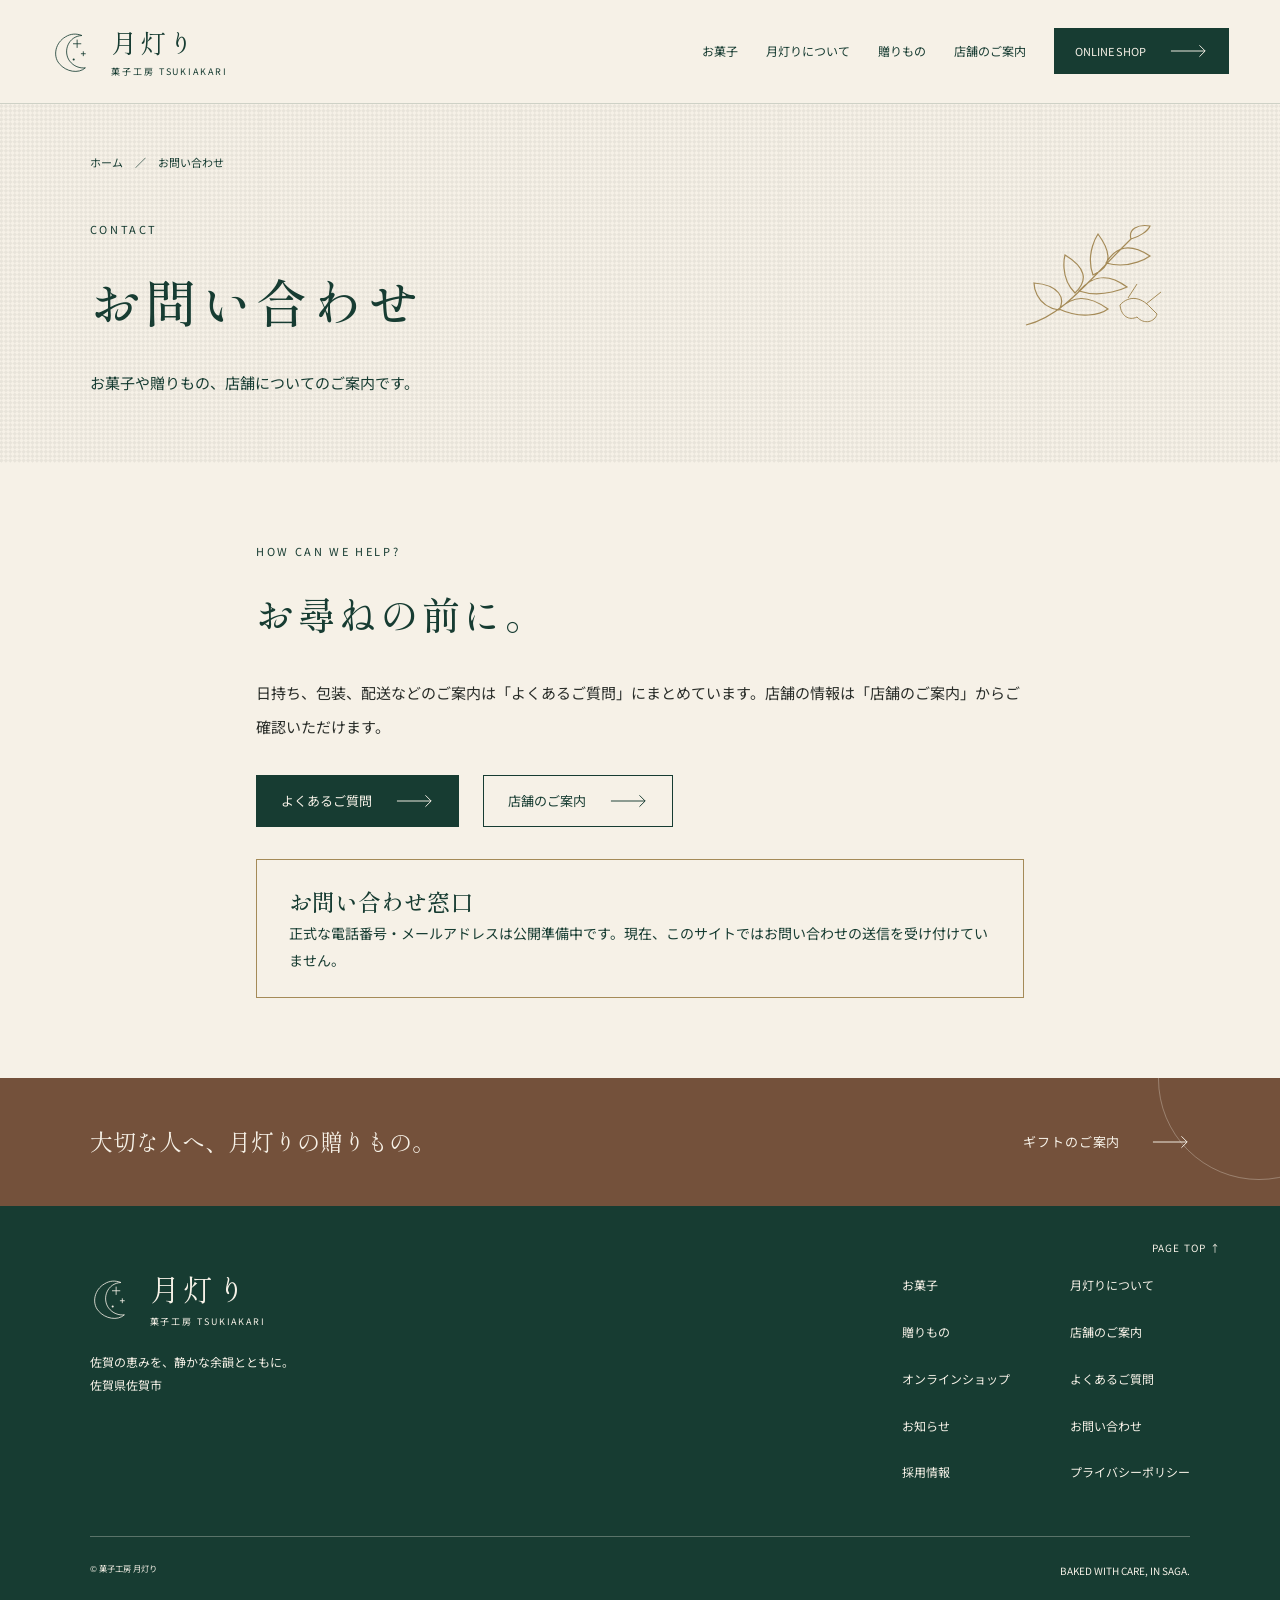
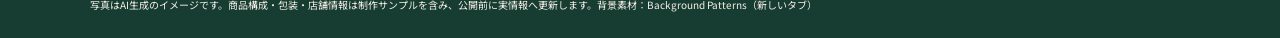
==== contact.HTML @ a59ddf03 "Build Tsukiakari patisserie website" ====
<!doctype html>
<html lang="ja" class="no-js">
  <head>
    <meta charset="utf-8" />
    <meta name="viewport" content="width=device-width, initial-scale=1" />
    <title>お問い合わせ | 菓子工房 月灯り</title>
    <meta
      name="description"
      content="菓子工房 月灯りへのお問い合わせのご案内。商品、ギフト、店舗に関する情報を掲載。正式な電話・メール窓口は公開準備中です。"
    />
    <meta name="robots" content="index,follow,max-image-preview:large" />
    <meta name="theme-color" content="#173c32" />
    <meta property="og:locale" content="ja_JP" />
    <meta property="og:type" content="website" />
    <meta property="og:site_name" content="菓子工房 月灯り" />
    <meta property="og:title" content="お問い合わせ" />
    <meta
      property="og:description"
      content="菓子工房 月灯りへのお問い合わせのご案内。商品、ギフト、店舗に関する情報を掲載。正式な電話・メール窓口は公開準備中です。"
    />
    <meta property="og:image" content="images/hero.webp" />
    <meta property="og:image:alt" content="月灯りの焼き菓子と深緑のギフト箱" />
    <meta name="twitter:card" content="summary_large_image" />
    <link rel="icon" href="images/moon.svg" type="image/svg+xml" />
    <link rel="preconnect" href="https://fonts.googleapis.com" />
    <link rel="preconnect" href="https://fonts.gstatic.com" crossorigin />
    <link rel="stylesheet" href="style.CSS" />
    <!-- 公開前：実ドメインでcanonical・og:url・og:imageの絶対URL、JSON-LDのURL/@idを設定。確定した所在地・電話・営業日時・EC/SNS URLを反映。価格・アレルゲン等は実商品情報を確認。ホスト側でsitemap.xml/robots.txtを設定。 -->
    <script type="application/ld+json">
      {
        "@context": "https://schema.org",
        "@graph": [
          {
            "@type": "Bakery",
            "@id": "#tsukiakari",
            "name": "菓子工房 月灯り",
            "description": "佐賀県佐賀市の焼き菓子・洋菓子店。地元素材のフィナンシェとギフト商品。",
            "address": {
              "@type": "PostalAddress",
              "addressLocality": "佐賀市",
              "addressRegion": "佐賀県",
              "addressCountry": "JP"
            }
          },
          {
            "@type": "WebSite",
            "@id": "#website",
            "name": "菓子工房 月灯り",
            "inLanguage": "ja"
          },
          {
            "@type": "WebPage",
            "name": "お問い合わせ",
            "description": "菓子工房 月灯りへのお問い合わせのご案内。商品、ギフト、店舗に関する情報を掲載。正式な電話・メール窓口は公開準備中です。",
            "inLanguage": "ja",
            "about": { "@id": "#tsukiakari" }
          },
          {
            "@type": "BreadcrumbList",
            "itemListElement": [
              {
                "@type": "ListItem",
                "position": 1,
                "name": "ホーム",
                "item": "index.HTML"
              },
              {
                "@type": "ListItem",
                "position": 2,
                "name": "お問い合わせ",
                "item": "contact.HTML"
              }
            ]
          }
        ]
      }
    </script>
    <script src="script.JS" defer></script>
  </head>
  <body>
    <a class="skip" href="#main">本文へ移動</a>
    <header class="site-header" id="top">
      <div class="header-inner">
        <a class="brand" href="index.HTML" aria-label="菓子工房 月灯り ホーム"
          ><svg
            class="brand-mark"
            viewBox="0 0 64 64"
            fill="none"
            aria-hidden="true"
          >
            <path
              d="M45 8C25 9 17 31 27 45c6 8 15 11 23 10C40 64 22 61 12 49 2 37 7 18 21 10c8-5 16-5 24-2Z"
              stroke="currentColor"
              stroke-width="1.2"
            />
            <path
              d="M38 14v12M32 20h12M47 31v7M43.5 34.5h7"
              stroke="currentColor"
              stroke-width="1.2"
            />
            <circle cx="33" cy="43" r="1.5" fill="currentColor" /></svg
          ><span class="brand-title"
            >月灯り<small>菓子工房 TSUKIAKARI</small></span
          ></a
        >
        <nav class="desktop-nav" aria-label="メインナビゲーション">
          <a href="products.HTML">お菓子</a
          ><a href="story.HTML">月灯りについて</a
          ><a href="gift.HTML">贈りもの</a><a href="store.HTML">店舗のご案内</a
          ><a class="button shop-link" href="shop.HTML"
            >ONLINE SHOP<svg
              class="arrow"
              viewBox="0 0 40 14"
              fill="none"
              aria-hidden="true"
            >
              <path
                d="M1 7h36M31 1l6 6-6 6"
                stroke="currentColor"
                stroke-width="1"
              /></svg
          ></a>
        </nav>
        <div class="header-controls">
          <a class="mobile-shop" href="shop.HTML">SHOP</a
          ><button
            class="menu-button"
            aria-label="メニューを開く"
            aria-controls="mobile-menu"
            aria-expanded="false"
          >
            <span></span><span></span><small>MENU</small>
          </button>
        </div>
      </div>
    </header>
    <main id="main" tabindex="-1">
      <section class="sub-intro patterned">
        <div class="wrap">
          <nav class="breadcrumb" aria-label="パンくずリスト">
            <a href="index.HTML">ホーム</a><span aria-hidden="true">／</span
            ><span aria-current="page">お問い合わせ</span>
          </nav>
          <div class="sub-heading">
            <div>
              <span class="eyebrow">CONTACT</span>
              <h1>お問い合わせ</h1>
            </div>
            <svg
              class="botanical"
              viewBox="0 0 180 120"
              fill="none"
              aria-hidden="true"
            >
              <path
                d="M16 104c37-9 63-45 105-86M49 89C24 85 24 62 24 62c25 2 32 15 25 27ZM65 72c-16-16-10-38-10-38 20 12 24 25 10 38ZM83 54c-8-22 5-41 5-41 14 19 14 33-5 41ZM96 42c25 7 44-7 44-7-20-13-34-10-44 7ZM69 70c24 8 48-4 48-4-20-15-35-11-48 4ZM49 88c21 10 41 6 49 0-21-15-35-13-49 0ZM121 18c8-2 17-8 19-13-12-2-22 3-19 13Z"
                stroke="currentColor"
                stroke-width="1.2"
              />
              <path
                d="M140 86c-9-10-21-12-30-2 1 11 9 16 17 12 7 8 18 5 20-3l-7-7Z"
                stroke="currentColor"
              />
              <path d="m118 77 9-14M136 83l15-12" stroke="currentColor" />
            </svg>
          </div>
          <p class="sub-lead">お菓子や贈りもの、店舗についてのご案内です。</p>
        </div>
      </section>
      <section class="content-block">
        <div class="reading">
          <span class="eyebrow">HOW CAN WE HELP?</span>
          <h2>お尋ねの前に。</h2>
          <p class="copy">
            日持ち、包装、配送などのご案内は「よくあるご質問」にまとめています。店舗の情報は「店舗のご案内」からご確認いただけます。
          </p>
          <div class="contact-options">
            <a class="button" href="faq.HTML"
              >よくあるご質問<svg
                class="arrow"
                viewBox="0 0 40 14"
                fill="none"
                aria-hidden="true"
              >
                <path
                  d="M1 7h36M31 1l6 6-6 6"
                  stroke="currentColor"
                  stroke-width="1"
                /></svg></a
            ><a class="button outline" href="store.HTML"
              >店舗のご案内<svg
                class="arrow"
                viewBox="0 0 40 14"
                fill="none"
                aria-hidden="true"
              >
                <path
                  d="M1 7h36M31 1l6 6-6 6"
                  stroke="currentColor"
                  stroke-width="1"
                /></svg
            ></a>
          </div>
          <div class="notice">
            <h3>お問い合わせ窓口</h3>
            <p>
              正式な電話番号・メールアドレスは公開準備中です。現在、このサイトではお問い合わせの送信を受け付けていません。
            </p>
          </div>
        </div>
      </section>
      <section class="utility-strip">
        <div class="wrap">
          <p>大切な人へ、月灯りの贈りもの。</p>
          <a class="link" href="gift.HTML"
            >ギフトのご案内<svg
              class="arrow"
              viewBox="0 0 40 14"
              fill="none"
              aria-hidden="true"
            >
              <path
                d="M1 7h36M31 1l6 6-6 6"
                stroke="currentColor"
                stroke-width="1"
              /></svg
          ></a>
        </div>
      </section>
    </main>
    <footer class="site-footer">
      <a class="back-top" href="#top">PAGE TOP ↑</a>
      <div class="wrap">
        <div class="footer-top">
          <div class="footer-brand">
            <a class="brand" href="index.HTML"
              ><svg
                class="brand-mark"
                viewBox="0 0 64 64"
                fill="none"
                aria-hidden="true"
              >
                <path
                  d="M45 8C25 9 17 31 27 45c6 8 15 11 23 10C40 64 22 61 12 49 2 37 7 18 21 10c8-5 16-5 24-2Z"
                  stroke="currentColor"
                  stroke-width="1.2"
                />
                <path
                  d="M38 14v12M32 20h12M47 31v7M43.5 34.5h7"
                  stroke="currentColor"
                  stroke-width="1.2"
                />
                <circle cx="33" cy="43" r="1.5" fill="currentColor" /></svg
              ><span class="brand-title"
                >月灯り<small>菓子工房 TSUKIAKARI</small></span
              ></a
            >
            <p>佐賀の恵みを、静かな余韻とともに。<br />佐賀県佐賀市</p>
          </div>
          <nav class="footer-nav" aria-label="フッターナビゲーション">
            <a href="products.HTML">お菓子</a
            ><a href="story.HTML">月灯りについて</a
            ><a href="gift.HTML">贈りもの</a
            ><a href="store.HTML">店舗のご案内</a
            ><a href="shop.HTML">オンラインショップ</a
            ><a href="faq.HTML">よくあるご質問</a
            ><a href="news.HTML">お知らせ</a
            ><a href="contact.HTML">お問い合わせ</a
            ><a href="recruit.HTML">採用情報</a
            ><a href="privacy.HTML">プライバシーポリシー</a>
          </nav>
        </div>
        <div class="footer-bottom">
          <small>© 菓子工房 月灯り</small><span>BAKED WITH CARE, IN SAGA.</span>
        </div>
        <p class="footer-note">
          写真はAI生成のイメージです。商品構成・包装・店舗情報は制作サンプルを含み、公開前に実情報へ更新します。背景素材：<a
            href="https://background-patterns.co/templates/elegant-floral-pattern-with-delicate-symmetrical-black-lines"
            target="_blank"
            rel="noopener noreferrer"
            >Background Patterns（新しいタブ）</a
          >
        </p>
      </div>
    </footer>
    <div
      class="menu-panel"
      id="mobile-menu"
      role="dialog"
      aria-modal="true"
      aria-label="サイトメニュー"
      hidden
    >
      <div class="menu-top">
        <a class="brand" href="index.HTML"
          ><svg
            class="brand-mark"
            viewBox="0 0 64 64"
            fill="none"
            aria-hidden="true"
          >
            <path
              d="M45 8C25 9 17 31 27 45c6 8 15 11 23 10C40 64 22 61 12 49 2 37 7 18 21 10c8-5 16-5 24-2Z"
              stroke="currentColor"
              stroke-width="1.2"
            />
            <path
              d="M38 14v12M32 20h12M47 31v7M43.5 34.5h7"
              stroke="currentColor"
              stroke-width="1.2"
            />
            <circle cx="33" cy="43" r="1.5" fill="currentColor" /></svg
          ><span class="brand-title"
            >月灯り<small>菓子工房 TSUKIAKARI</small></span
          ></a
        ><button class="menu-close">閉じる</button>
      </div>
      <nav aria-label="モバイルナビゲーション">
        <a href="index.HTML">ホーム<small>HOME</small></a
        ><a href="products.HTML">お菓子<small>SWEETS</small></a
        ><a href="story.HTML">月灯りについて<small>OUR STORY</small></a
        ><a href="gift.HTML">贈りもの<small>GIFT</small></a
        ><a href="store.HTML">店舗のご案内<small>VISIT US</small></a
        ><a href="shop.HTML">オンラインショップ<small>ONLINE SHOP</small></a
        ><a href="faq.HTML">よくあるご質問<small>FAQ</small></a>
      </nav>
      <div class="menu-meta">
        佐賀県佐賀市の焼き菓子・洋菓子店<br /><a
          class="link"
          href="contact.HTML"
          >お問い合わせ<svg
            class="arrow"
            viewBox="0 0 40 14"
            fill="none"
            aria-hidden="true"
          >
            <path
              d="M1 7h36M31 1l6 6-6 6"
              stroke="currentColor"
              stroke-width="1"
            /></svg
        ></a>
      </div>
    </div>
    <div class="transition-curtain" aria-hidden="true">
      <svg
        class="brand-mark"
        viewBox="0 0 64 64"
        fill="none"
        aria-hidden="true"
      >
        <path
          d="M45 8C25 9 17 31 27 45c6 8 15 11 23 10C40 64 22 61 12 49 2 37 7 18 21 10c8-5 16-5 24-2Z"
          stroke="currentColor"
          stroke-width="1.2"
        />
        <path
          d="M38 14v12M32 20h12M47 31v7M43.5 34.5h7"
          stroke="currentColor"
          stroke-width="1.2"
        />
        <circle cx="33" cy="43" r="1.5" fill="currentColor" />
      </svg>
    </div>
  </body>
</html>
---- style.CSS ----
﻿@import url("https://fonts.googleapis.com/css2?family=Noto+Sans+JP:wght@400;500;600&family=Shippori+Mincho:wght@400;500;600&display=swap");
:root {
  --cream: #f6f1e7;
  --green: #173c32;
  --ink: #292d29;
  --gold: #a58b58;
  --brown: #74513b;
  --space: clamp(64px, 8vw, 120px);
  --serif: "Shippori Mincho", serif;
  --sans: "Noto Sans JP", sans-serif;
}
* {
  box-sizing: border-box;
}
html {
  scroll-behavior: smooth;
  scroll-padding-top: 110px;
}
body {
  margin: 0;
  background: var(--cream);
  color: var(--green);
  font-family: var(--sans);
  font-size: 15px;
  line-height: 1.9;
}
body.menu-open {
  overflow: hidden;
}
a {
  color: inherit;
  text-decoration: none;
}
button,
input,
select {
  font: inherit;
}
button,
a,
input,
select,
summary {
  -webkit-tap-highlight-color: transparent;
}
button {
  cursor: pointer;
}
button:disabled {
  cursor: not-allowed;
}
a:focus-visible,
button:focus-visible,
summary:focus-visible,
input:focus-visible,
select:focus-visible {
  outline: 3px solid var(--brown);
  outline-offset: 5px;
}
::selection {
  color: var(--cream);
  background: var(--green);
}
h1,
h2,
h3,
p {
  margin: 0;
}
h1,
h2,
h3 {
  font-family: var(--serif);
  font-weight: 500;
  line-height: 1.55;
}
h2 {
  font-size: clamp(29px, 3vw, 44px);
  letter-spacing: 0.09em;
}
h3 {
  font-size: 23px;
}
p + p {
  margin-top: 24px;
}
svg {
  display: block;
  flex-shrink: 0;
}
section {
  position: relative;
  isolation: isolate;
}
button {
  color: inherit;
}
figure {
  margin: 0;
}
main {
  min-height: 65vh;
}
.wrap {
  width: min(1140px, 86%);
  margin-inline: auto;
}
.reading {
  width: min(800px, 60%);
  margin-inline: auto;
}
.eyebrow {
  display: block;
  font-family: var(--sans);
  font-size: 11px;
  letter-spacing: 0.24em;
  line-height: 1.6;
  margin-bottom: 24px;
}
.copy {
  font-size: 15px;
  line-height: 2.25;
  color: var(--ink);
}
.photo {
  background-size: cover;
  background-position: center;
  background-repeat: no-repeat;
  min-height: 100px;
}
.photo-hero {
  background-image: url("images/hero.webp");
}
.photo-gift {
  background-image: url("images/gift.webp");
}
.photo-craft {
  background-image: url("images/craft.webp");
}
.photo-products {
  background-image: url("images/products.webp");
}
.photo-financier {
  background-image: url("images/products.webp");
}
.photo-cookie {
  background-image: url("images/products.webp");
}
.photo-cocoa {
  background-image: url("images/products.webp");
}
.section-pad {
  padding-block: var(--space);
}
.light {
  background: var(--cream);
}
.dark {
  background: var(--green);
  color: var(--cream);
}
.brown {
  background: var(--brown);
  color: var(--cream);
}
.dark .copy,
.brown .copy {
  color: var(--cream);
}
.link {
  display: inline-flex;
  align-items: center;
  gap: 32px;
  min-height: 48px;
  padding-block: 8px;
  position: relative;
  font-size: 13px;
  letter-spacing: 0.07em;
}
.link::after {
  content: "";
  position: absolute;
  bottom: 4px;
  left: 0;
  right: 0;
  height: 1px;
  background: currentColor;
  transform: scaleX(0);
  transform-origin: left;
  transition: transform 0.3s;
}
.link:hover::after {
  transform: scaleX(1);
}
.arrow {
  width: 38px;
  height: 14px;
  transition: transform 0.3s;
}
.link:hover .arrow {
  transform: translateX(6px);
}
.button {
  display: inline-flex;
  align-items: center;
  justify-content: center;
  gap: 24px;
  border: 1px solid var(--green);
  background: var(--green);
  color: var(--cream);
  min-height: 52px;
  padding: 12px 24px;
  font-size: 13px;
  transition:
    background 0.25s,
    color 0.25s;
  border-radius: 0;
}
.button:hover {
  background: var(--cream);
  color: var(--green);
}
.button.outline {
  background: transparent;
  color: var(--green);
}
.button.outline:hover {
  background: var(--green);
  color: var(--cream);
}
.dark .button {
  border-color: var(--cream);
  background: var(--cream);
  color: var(--green);
}
.dark .button:hover {
  background: transparent;
  color: var(--cream);
}
.skip {
  position: fixed;
  top: -100px;
  left: 16px;
  z-index: 100;
  background: var(--green);
  color: var(--cream);
  padding: 12px 24px;
}
.skip:focus {
  top: 16px;
}
.site-header {
  position: sticky;
  top: 0;
  z-index: 30;
  background: var(--cream);
  border-bottom: 1px solid rgba(23, 60, 50, 0.18);
  height: 104px;
  transition: height 0.25s;
}
.site-header.compact {
  height: 80px;
}
.header-inner {
  width: 92%;
  height: 100%;
  margin: auto;
  display: flex;
  align-items: center;
  justify-content: space-between;
  gap: 24px;
}
.brand {
  display: flex;
  align-items: center;
  gap: 16px;
}
.brand-mark {
  width: 44px;
  height: 44px;
}
.brand-title {
  font-family: var(--serif);
  font-size: 26px;
  letter-spacing: 0.1em;
  line-height: 1.25;
}
.brand-title small {
  display: block;
  font-family: var(--sans);
  font-size: 9px;
  letter-spacing: 0.21em;
  margin-top: 8px;
}
.desktop-nav {
  display: flex;
  align-items: center;
  gap: 28px;
  font-size: 12px;
}
.desktop-nav > a:not(.button) {
  position: relative;
  padding-block: 14px;
}
.desktop-nav > a:not(.button)::after {
  content: "";
  position: absolute;
  bottom: 8px;
  left: 0;
  width: 100%;
  height: 1px;
  background: var(--green);
  transform: scaleX(0);
  transition: transform 0.25s;
}
.desktop-nav > a:hover::after,
.desktop-nav > a[aria-current="page"]::after {
  transform: scaleX(1);
}
.shop-link {
  padding: 10px 20px;
  min-height: 46px;
  font-size: 11px;
}
.menu-button {
  display: none;
  border: 0;
  background: transparent;
  min-width: 48px;
  min-height: 48px;
  padding: 8px;
}
.menu-button span {
  display: block;
  width: 26px;
  height: 1px;
  background: var(--green);
  margin: 7px auto;
}
.menu-button small {
  font-size: 9px;
  letter-spacing: 0.1em;
}
.header-controls {
  display: none;
}
.mobile-shop {
  display: none;
}
.menu-panel {
  position: fixed;
  inset: 0;
  z-index: 45;
  background: var(--green);
  color: var(--cream);
  padding: 32px 8%;
  overflow: auto;
}
.menu-panel[hidden] {
  display: none;
}
.menu-top {
  display: flex;
  justify-content: space-between;
  align-items: center;
}
.menu-close {
  background: transparent;
  border: 1px solid var(--cream);
  color: var(--cream);
  padding: 8px 16px;
  min-height: 48px;
}
.menu-panel nav {
  margin: 48px auto;
  width: min(640px, 100%);
  display: grid;
  gap: 8px;
}
.menu-panel nav a {
  font-family: var(--serif);
  font-size: 26px;
  padding: 12px 0;
}
.menu-panel nav small {
  font-family: var(--sans);
  font-size: 10px;
  letter-spacing: 0.15em;
  display: block;
}
.menu-meta {
  width: min(640px, 100%);
  margin: auto;
  font-size: 13px;
}
.hero {
  padding: 40px 0 64px;
  overflow: hidden;
}
.hero-layout {
  display: grid;
  grid-template-columns: 35% 65%;
  align-items: center;
  min-height: 580px;
  position: relative;
}
.hero-text {
  position: relative;
  z-index: 2;
  padding: 24px 0 24px 7vw;
}
.hero-text .eyebrow {
  margin-bottom: 32px;
}
.hero h1 {
  font-size: clamp(34px, 3.3vw, 52px);
  line-height: 1.7;
  letter-spacing: 0.09em;
  white-space: nowrap;
}
.hero-sub {
  font-size: 12px;
  letter-spacing: 0.14em;
  line-height: 2.2;
  margin-top: 24px;
}
.hero-links {
  display: flex;
  gap: 28px;
  margin-top: 32px;
  flex-wrap: wrap;
}
.hero-visual {
  height: 590px;
  margin-right: 5vw;
  position: relative;
  background-position: 57% center;
}
.hero-visual::after {
  content: "";
  position: absolute;
  inset: 16px;
  border: 1px solid rgba(246, 241, 231, 0.7);
  pointer-events: none;
}
.hero-foot {
  display: flex;
  justify-content: space-between;
  align-items: center;
  padding: 24px 7vw 0;
  font-size: 10px;
  letter-spacing: 0.18em;
}
.hero-foot .scroll-cue {
  display: flex;
  align-items: center;
  gap: 16px;
}
.scroll-cue::before {
  content: "";
  width: 56px;
  height: 1px;
  background: var(--green);
}
.hero-orbit {
  position: absolute;
  width: 260px;
  height: 260px;
  border: 1px solid var(--gold);
  border-radius: 50%;
  left: -140px;
  top: 140px;
  z-index: -1;
}
.mini-star {
  color: var(--gold);
  width: 22px;
  height: 22px;
}
.hero-text > .mini-star {
  margin-bottom: 24px;
}
.intro {
  background: var(--green);
  color: var(--cream);
  overflow: hidden;
  padding: 88px 0;
}
.intro-inner {
  width: min(850px, 70%);
  margin: auto;
  display: grid;
  grid-template-columns: 180px 1fr;
  gap: 64px;
  align-items: center;
}
.intro-emblem {
  position: relative;
  text-align: center;
}
.intro-emblem .brand-mark {
  width: 88px;
  height: 88px;
  margin: auto;
}
.intro-emblem::before {
  content: "";
  position: absolute;
  inset: -40px -16px;
  border: 1px solid var(--gold);
  border-radius: 50%;
}
.intro-emblem small {
  display: block;
  margin-top: 24px;
  font-size: 10px;
  letter-spacing: 0.2em;
}
.intro h2 {
  font-size: 30px;
  line-height: 1.9;
}
.intro .copy {
  color: var(--cream);
  margin-top: 24px;
  font-size: 14px;
}
.intro .star-corner {
  position: absolute;
  right: 7%;
  top: 32px;
  width: 42px;
  height: 42px;
}
.intro::after {
  content: "";
  position: absolute;
  width: 420px;
  height: 420px;
  border: 1px solid rgba(165, 139, 88, 0.5);
  border-radius: 50%;
  right: -300px;
  bottom: -190px;
  z-index: -1;
}
.signature {
  overflow: hidden;
}
.section-head {
  display: flex;
  justify-content: space-between;
  align-items: end;
  gap: 32px;
  margin-bottom: 48px;
}
.section-head .eyebrow {
  margin-bottom: 16px;
}
.signature-grid {
  display: grid;
  grid-template-columns: 1.1fr 0.8fr;
  gap: 8%;
  align-items: center;
}
.signature-photo {
  height: 520px;
  position: relative;
}
.signature-photo::before {
  content: "";
  position: absolute;
  inset: -16px 16px 16px -16px;
  border: 1px solid var(--gold);
  z-index: -1;
}
.signature-photo .photo {
  height: 100%;
  background-position: 35% center;
}
.signature-caption {
  position: absolute;
  left: 24px;
  bottom: 24px;
  background: var(--cream);
  padding: 12px 20px;
  font-size: 10px;
  letter-spacing: 0.2em;
}
.signature-text h3 {
  font-size: 29px;
  line-height: 1.8;
  margin-bottom: 24px;
}
.signature-text .link {
  margin-top: 24px;
}
.botanical {
  width: 160px;
  height: 110px;
  color: var(--gold);
}
.signature-text .botanical {
  margin: 40px 0 0 auto;
}
.signature-footer {
  margin-top: 56px;
  display: flex;
  gap: 32px;
  align-items: center;
}
.signature-footer p {
  font-family: var(--serif);
  font-size: 19px;
  letter-spacing: 0.1em;
}
.signature-footer::after {
  content: "";
  height: 1px;
  background: var(--gold);
  flex: 1;
}
.signature-orbit {
  position: absolute;
  width: 580px;
  height: 580px;
  border: 1px solid var(--gold);
  border-radius: 50%;
  bottom: -510px;
  right: 10%;
  pointer-events: none;
  z-index: -1;
}
.collection {
  background: var(--brown);
  color: var(--cream);
  padding: 72px 0;
  overflow: hidden;
}
.collection-inner {
  display: grid;
  grid-template-columns: 1fr 1fr;
  gap: 8%;
  align-items: center;
}
.collection-title {
  position: relative;
}
.collection-title h2 {
  font-size: 32px;
}
.collection-title .mini-star {
  margin-bottom: 32px;
  color: var(--cream);
}
.collection-title p {
  max-width: 360px;
  font-size: 14px;
  margin-top: 24px;
}
.collection-links {
  display: flex;
  flex-direction: column;
  gap: 24px;
}
.collection-links a {
  display: grid;
  grid-template-columns: 104px 1fr 38px;
  gap: 24px;
  align-items: center;
}
.collection-links .photo {
  height: 104px;
  min-height: 0;
}
.collection-links h3 {
  font-size: 22px;
}
.collection-links small {
  font-size: 11px;
  letter-spacing: 0.1em;
}
.collection-links .arrow {
  width: 30px;
}
.collection-links a:hover .arrow {
  transform: translateX(6px);
}
.collection::before {
  content: "";
  position: absolute;
  inset: 20px;
  border: 1px solid rgba(246, 241, 231, 0.3);
  pointer-events: none;
  z-index: -1;
}
.gift-feature {
  padding: var(--space) 0;
  overflow: hidden;
}
.patterned::before {
  content: "";
  position: absolute;
  inset: 0;
  background-image: url("images/floral-pattern.svg");
  background-size: 260px;
  opacity: 0.055;
  z-index: -1;
  pointer-events: none;
}
.gift-layout {
  position: relative;
  padding-top: 40px;
}
.gift-photo {
  width: 78%;
  height: 550px;
  margin-left: auto;
  background-position: 60% center;
}
.gift-note {
  position: absolute;
  left: 0;
  top: 0;
  width: 42%;
  background: var(--cream);
  padding: 48px;
  border: 1px solid var(--gold);
}
.gift-note h2 {
  font-size: 34px;
}
.gift-note .copy {
  margin-top: 24px;
  font-size: 14px;
}
.gift-note .link {
  margin-top: 24px;
}
.gift-note .mini-star {
  margin: 0 0 24px;
}
.gift-bottom {
  margin: 32px 0 0 auto;
  width: 58%;
  display: flex;
  justify-content: space-between;
  align-items: center;
  gap: 24px;
}
.gift-bottom p {
  font-size: 12px;
}
.gift-stamp {
  position: absolute;
  right: 0;
  top: -24px;
  width: 120px;
  height: 120px;
  color: var(--green);
  background: var(--cream);
  border: 1px solid var(--gold);
  border-radius: 50%;
  display: grid;
  place-items: center;
  font-size: 12px;
  text-align: center;
  line-height: 1.8;
  font-family: var(--serif);
  transform: rotate(9deg);
}
.craft-feature {
  min-height: 650px;
  padding: 80px 0;
  display: flex;
  align-items: center;
  position: relative;
  background: var(--green);
}
.craft-bg {
  position: absolute;
  inset: 0;
  z-index: -1;
  background-position: center 45%;
}
.craft-panel {
  background: var(--green);
  color: var(--cream);
  width: 440px;
  padding: 48px;
  position: relative;
  margin-left: 7vw;
}
.craft-panel::after {
  content: "";
  position: absolute;
  inset: 12px;
  border: 1px solid var(--gold);
  pointer-events: none;
}
.craft-panel h2 {
  font-size: 32px;
}
.craft-panel .copy {
  color: var(--cream);
  margin-top: 24px;
  font-size: 14px;
}
.craft-panel .link {
  margin-top: 24px;
}
.craft-panel .botanical {
  margin-top: 24px;
  width: 110px;
  height: 64px;
}
.visit {
  padding: var(--space) 0;
  overflow: hidden;
}
.visit-grid {
  display: grid;
  grid-template-columns: 1fr 1fr;
  gap: 12%;
  align-items: center;
}
.visit-art {
  aspect-ratio: 1;
  position: relative;
  display: flex;
  flex-direction: column;
  justify-content: center;
  align-items: center;
  border: 1px solid var(--gold);
}
.visit-art::after {
  content: "";
  position: absolute;
  inset: 16px;
  border: 1px solid var(--gold);
}
.visit-art .brand-mark {
  width: 72px;
  height: 72px;
}
.visit-art strong {
  font-family: var(--serif);
  font-size: clamp(52px, 7vw, 100px);
  font-weight: 400;
  letter-spacing: 0.13em;
}
.visit-art small {
  font-size: 11px;
  letter-spacing: 0.15em;
}
.visit-art .botanical {
  position: absolute;
  bottom: 12px;
  right: 24px;
  transform: rotate(-15deg);
}
.visit-text .copy {
  margin-top: 24px;
}
.visit-text .link {
  margin-top: 24px;
}
.visit-text dl {
  margin: 32px 0 0;
  font-size: 13px;
}
.visit-text dt {
  font-weight: 500;
  margin-top: 16px;
}
.visit-text dd {
  margin: 0;
}
.news {
  background: var(--green);
  color: var(--cream);
  padding: 64px 0;
}
.news-inner {
  display: grid;
  grid-template-columns: 1fr 1.3fr;
  gap: 10%;
  align-items: start;
}
.news h2 {
  font-size: 30px;
}
.news-item {
  display: flex;
  gap: 24px;
  align-items: start;
  padding: 12px 0;
  font-size: 14px;
}
.news-item time {
  font-size: 11px;
  white-space: nowrap;
  padding-top: 3px;
}
.news .link {
  margin-top: 24px;
}
.news .mini-star {
  margin-bottom: 24px;
  color: var(--cream);
}
.faq {
  padding: var(--space) 0;
}
.faq .reading {
  position: relative;
}
.faq-heading {
  display: flex;
  justify-content: space-between;
  align-items: start;
  gap: 24px;
  margin-bottom: 40px;
}
.faq-heading .botanical {
  width: 110px;
  height: 80px;
}
.faq details {
  padding: 24px 0;
  border-bottom: 1px solid rgba(23, 60, 50, 0.25);
}
.faq summary {
  cursor: pointer;
  list-style: none;
  display: flex;
  justify-content: space-between;
  gap: 24px;
  font-size: 16px;
  font-weight: 500;
}
.faq summary::-webkit-details-marker {
  display: none;
}
.faq summary::after {
  content: "・・;font-size:23px;line-height:1.2}.faq details[open] summary::after{content:"
    竏・;
}
.faq details p {
  font-size: 14px;
  color: var(--ink);
  margin-top: 16px;
  max-width: 650px;
}
.faq .link {
  margin-top: 32px;
}
.site-footer {
  background: var(--green);
  color: var(--cream);
  padding: 64px 0 24px;
  position: relative;
  overflow: hidden;
}
.footer-top {
  display: flex;
  justify-content: space-between;
  gap: 48px;
  align-items: start;
}
.footer-brand .brand-title {
  font-size: 30px;
}
.footer-brand p {
  font-size: 12px;
  margin-top: 24px;
}
.footer-nav {
  display: grid;
  grid-template-columns: 1fr 1fr;
  gap: 16px 48px;
  font-size: 12px;
}
.footer-nav a {
  padding-block: 4px;
}
.footer-bottom {
  margin-top: 48px;
  border-top: 1px solid rgba(246, 241, 231, 0.3);
  padding-top: 24px;
  display: flex;
  justify-content: space-between;
  gap: 24px;
  font-size: 10px;
}
.footer-note {
  font-size: 10px;
  line-height: 1.8;
  margin-top: 16px;
}
.back-top {
  position: absolute;
  right: 4%;
  top: 24px;
  padding: 8px;
  font-size: 10px;
  letter-spacing: 0.12em;
}
.transition-curtain {
  position: fixed;
  inset: 0;
  background: var(--green);
  z-index: 90;
  pointer-events: none;
  transform: translateY(100%);
  transition: transform 0.38s cubic-bezier(0.7, 0, 0.3, 1);
  display: flex;
  align-items: center;
  justify-content: center;
  color: var(--cream);
}
.transition-curtain .brand-mark {
  width: 72px;
  height: 72px;
}
.transition-curtain.active {
  transform: translateY(0);
}
.reveal {
  opacity: 1;
}
.motion .reveal {
  opacity: 0;
  transform: translateY(20px);
  transition:
    opacity 0.8s,
    transform 0.8s;
}
.motion .reveal.visible {
  opacity: 1;
  transform: translateY(0);
}
.sub-intro {
  padding: 48px 0 64px;
  overflow: hidden;
}
.breadcrumb {
  font-size: 11px;
  display: flex;
  flex-wrap: wrap;
  gap: 12px;
  margin-bottom: 48px;
}
.breadcrumb a:hover {
  text-decoration: underline;
}
.sub-heading {
  display: flex;
  justify-content: space-between;
  align-items: center;
  gap: 32px;
}
.sub-heading h1 {
  font-size: clamp(36px, 4vw, 56px);
  letter-spacing: 0.09em;
}
.sub-heading .botanical {
  width: 180px;
  height: 120px;
}
.sub-lead {
  max-width: 600px;
  margin-top: 24px;
  font-size: 15px;
  line-height: 2.2;
}
.wide-banner {
  height: 420px;
  margin-bottom: 0;
}
.catalog {
  padding: 80px 0;
}
.filter-bar {
  display: flex;
  align-items: center;
  flex-wrap: wrap;
  gap: 16px;
  margin-bottom: 48px;
}
.filter-button {
  border: 1px solid var(--green);
  background: transparent;
  min-height: 48px;
  padding: 10px 20px;
  font-size: 13px;
}
.filter-button[aria-pressed="true"] {
  background: var(--green);
  color: var(--cream);
}
.product-list {
  display: grid;
  grid-template-columns: 1fr 1fr;
  gap: 64px 48px;
}
.product-entry .photo {
  height: 340px;
  margin-bottom: 24px;
}
.product-entry:nth-child(even) {
  padding-top: 64px;
}
.product-entry h2 {
  font-size: 27px;
}
.product-entry p {
  margin-top: 16px;
  font-size: 14px;
  color: var(--ink);
  max-width: 460px;
}
.product-entry .link {
  margin-top: 16px;
}
.product-entry[hidden] {
  display: none;
}
.product-entry[hidden] + .product-entry {
  padding-top: 0;
}
.product-status {
  font-size: 12px !important;
  color: var(--green) !important;
}
.product-detail {
  display: grid;
  grid-template-columns: 1.1fr 1fr;
  gap: 64px;
  align-items: start;
}
.product-detail > .photo {
  height: 580px;
}
.product-detail h1 {
  font-size: 38px;
}
.product-detail .copy {
  margin-top: 24px;
}
.specs {
  margin: 32px 0;
}
.specs > div {
  display: grid;
  grid-template-columns: 100px 1fr;
  gap: 16px;
  padding: 12px 0;
  font-size: 13px;
}
.specs dt {
  font-weight: 500;
}
.specs dd {
  margin: 0;
}
.content-block {
  padding: 80px 0;
}
.content-block h2 {
  margin-bottom: 32px;
}
.content-block .copy {
  max-width: 800px;
}
.story-opening {
  padding: 88px 0;
  text-align: center;
}
.story-opening .reading {
  width: min(720px, 70%);
}
.story-opening h2 {
  font-size: 35px;
  line-height: 1.9;
}
.story-opening p {
  margin-top: 32px;
  font-size: 15px;
  line-height: 2.4;
}
.story-opening .brand-mark {
  margin: 0 auto 32px;
  width: 60px;
  height: 60px;
}
.story-photo {
  height: 560px;
}
.story-notes {
  display: grid;
  grid-template-columns: 1fr 1fr;
  gap: 64px;
}
.story-notes h3 {
  font-size: 28px;
  margin-bottom: 24px;
}
.story-notes .botanical {
  margin: 32px 0 0 auto;
}
.gift-guide {
  padding: 88px 0;
}
.gift-guide h2 {
  margin-bottom: 32px;
}
.gift-guide-layout {
  display: grid;
  grid-template-columns: 0.85fr 1.15fr;
  gap: 64px;
  align-items: center;
}
.gift-guide-layout > .photo {
  height: 430px;
}
.gift-selector {
  background: var(--green);
  color: var(--cream);
  padding: 64px 0;
}
.gift-selector h2 {
  font-size: 32px;
}
.selector-layout {
  display: grid;
  grid-template-columns: 1fr 1fr;
  gap: 64px;
  align-items: center;
}
.field-label {
  display: block;
  font-size: 13px;
  margin-bottom: 12px;
}
.select-control {
  width: 100%;
  border: 1px solid var(--cream);
  background: var(--cream);
  color: var(--green);
  padding: 12px 16px;
  min-height: 52px;
  border-radius: 0;
}
.recommendation {
  margin-top: 24px;
  font-size: 14px;
  line-height: 2.2;
  min-height: 64px;
}
.guide-note {
  font-size: 12px;
  margin-top: 24px;
}
.store-overview {
  display: grid;
  grid-template-columns: 0.9fr 1.1fr;
  gap: 64px;
  align-items: start;
}
.store-overview .visit-art {
  max-height: 420px;
}
.map-frame {
  border: 0;
  width: 100%;
  height: 420px;
  display: block;
  background: var(--cream);
}
.map-caption {
  font-size: 12px;
  margin-top: 16px;
}
.store-info {
  margin: 24px 0;
}
.store-info > div {
  display: grid;
  grid-template-columns: 112px 1fr;
  gap: 24px;
  padding: 16px 0;
  font-size: 14px;
}
.store-info dt {
  font-weight: 600;
}
.store-info dd {
  margin: 0;
}
.shop-message {
  max-width: 780px;
  margin: auto;
  padding: 48px;
  border: 1px solid var(--gold);
  text-align: center;
}
.shop-message .brand-mark {
  margin: 0 auto 24px;
  width: 56px;
  height: 56px;
}
.shop-message h2 {
  font-size: 32px;
}
.shop-message p {
  margin-top: 24px;
}
.shop-message .button {
  margin-top: 32px;
}
.shop-message .guide-note {
  font-size: 12px;
}
.contact-options {
  display: flex;
  flex-wrap: wrap;
  gap: 24px;
  margin-top: 32px;
}
.job-list {
  display: grid;
  grid-template-columns: 1fr 1fr;
  gap: 48px;
  margin-top: 40px;
}
.job-list > div {
  padding: 32px;
  border: 1px solid var(--gold);
}
.job-list h3 {
  margin-bottom: 16px;
}
.job-list p {
  font-size: 14px;
}
.text-page h2 {
  font-size: 26px;
  margin-top: 48px;
}
.text-page p {
  margin-top: 20px;
}
.text-page ul {
  padding-left: 24px;
}
.notice {
  border: 1px solid var(--gold);
  padding: 24px 32px;
  font-size: 14px;
  margin-top: 32px;
}
.utility-strip {
  padding: 40px 0;
  background: var(--brown);
  color: var(--cream);
}
.utility-strip .wrap {
  display: flex;
  justify-content: space-between;
  align-items: center;
  gap: 32px;
}
.utility-strip p {
  font-family: var(--serif);
  font-size: 23px;
}
.utility-strip .link {
  white-space: nowrap;
}
.empty-message {
  padding: 40px 0;
}
.subtle {
  font-size: 12px;
}
.floating-shop {
  display: none;
}
.no-js .filter-bar {
  display: none;
}
.photo-financier,
.photo-cookie,
.photo-cocoa {
  background-image: url("images/products.webp");
  background-size: 300% auto;
}
.photo-financier {
  background-position: 0% center;
}
.photo-cookie {
  background-position: 50% center;
}
.photo-cocoa {
  background-position: 100% center;
}
.news::after {
  content: "";
  position: absolute;
  left: -100px;
  top: -140px;
  width: 280px;
  height: 280px;
  border: 1px solid var(--gold);
  border-radius: 50%;
  opacity: 0.4;
  z-index: -1;
  pointer-events: none;
}
.utility-strip {
  position: relative;
  isolation: isolate;
  overflow: hidden;
}
.utility-strip::after {
  content: "";
  position: absolute;
  width: 200px;
  height: 200px;
  border: 1px solid var(--cream);
  border-radius: 50%;
  right: -80px;
  top: -100px;
  opacity: 0.3;
  z-index: -1;
  pointer-events: none;
}
.transition-curtain {
  visibility: hidden;
  transition:
    transform 0.38s cubic-bezier(0.7, 0, 0.3, 1),
    visibility 0s 0.38s;
}
.transition-curtain.active {
  visibility: visible;
  transition-delay: 0s;
}
.gift-note {
  z-index: 2;
}
.gift-stamp {
  z-index: 3;
}
.hero h1 {
  font-size: clamp(34px, 3vw, 46px);
}
@media (min-width: 1700px) {
  .hero-layout {
    max-width: 1600px;
    margin: auto;
  }
  .hero-text {
    padding-left: 80px;
  }
  .hero-visual {
    margin-right: 40px;
  }
  .hero h1 {
    font-size: 52px;
  }
}
@media (max-width: 1100px) {
  .desktop-nav {
    gap: 16px;
  }
  .brand-title {
    font-size: 23px;
  }
  .desktop-nav > a {
    font-size: 11px;
  }
  .brand-mark {
    width: 38px;
    height: 38px;
  }
  .hero-visual {
    height: 500px;
  }
  .hero-layout {
    min-height: 500px;
  }
  .hero h1 {
    font-size: 37px;
  }
  .hero-text {
    padding-left: 5vw;
  }
  .hero-sub {
    font-size: 11px;
  }
  .hero-links {
    gap: 16px;
  }
  .intro-inner {
    width: 80%;
    gap: 48px;
  }
  .gift-note {
    width: 45%;
    padding: 32px;
  }
  .gift-photo {
    height: 500px;
  }
  .reading {
    width: 70%;
  }
  .signature-grid {
    gap: 6%;
  }
  .signature-photo {
    height: 440px;
  }
  .collection-inner {
    gap: 6%;
  }
}
@media (max-width: 860px) {
  .site-header {
    height: 84px;
  }
  .site-header.compact {
    height: 72px;
  }
  .desktop-nav {
    display: none;
  }
  .menu-button,
  .mobile-shop {
    display: block;
  }
  .header-controls {
    display: flex;
    align-items: center;
    gap: 16px;
  }
  .mobile-shop {
    font-size: 10px;
    letter-spacing: 0.1em;
    padding: 10px 0;
  }
  .brand-title {
    font-size: 23px;
  }
  .hero {
    padding-top: 24px;
  }
  .hero-layout {
    grid-template-columns: 38% 62%;
    min-height: 460px;
  }
  .hero-visual {
    height: 460px;
    margin-right: 4vw;
  }
  .hero-text {
    padding-left: 5vw;
  }
  .hero h1 {
    font-size: 33px;
  }
  .hero-links {
    display: block;
  }
  .hero-links .link {
    font-size: 11px;
    gap: 16px;
    min-height: 40px;
  }
  .hero-links .link + .link {
    margin-top: 8px;
  }
  .hero-text > .eyebrow {
    font-size: 9px;
  }
  .hero-text > .mini-star {
    margin-bottom: 16px;
  }
  .intro-inner {
    grid-template-columns: 100px 1fr;
    gap: 48px;
  }
  .intro-emblem .brand-mark {
    width: 60px;
    height: 60px;
  }
  .intro-emblem::before {
    inset: -32px -16px;
  }
  .intro h2 {
    font-size: 26px;
  }
  .intro-emblem small {
    font-size: 8px;
  }
  .signature-photo {
    height: 400px;
  }
  .signature-text h3 {
    font-size: 25px;
  }
  .collection-links a {
    grid-template-columns: 80px 1fr 30px;
    gap: 16px;
  }
  .collection-links .photo {
    height: 80px;
  }
  .gift-note {
    width: 49%;
  }
  .gift-photo {
    height: 480px;
    width: 80%;
  }
  .gift-note h2 {
    font-size: 27px;
  }
  .gift-note .copy {
    font-size: 13px;
  }
  .gift-stamp {
    width: 90px;
    height: 90px;
    font-size: 10px;
  }
  .gift-bottom {
    width: 100%;
    margin-top: 24px;
  }
  .visit-grid {
    gap: 7%;
  }
  .product-detail {
    gap: 32px;
  }
  .product-detail > .photo {
    height: 480px;
  }
  .product-detail h1 {
    font-size: 32px;
  }
  .store-overview {
    gap: 32px;
  }
  .footer-nav {
    gap: 12px 24px;
  }
}
@media (max-width: 600px) {
  body {
    font-size: 14px;
  }
  .wrap,
  .reading {
    width: 86%;
  }
  .site-header {
    height: 78px;
  }
  .header-inner {
    width: 90%;
    gap: 8px;
  }
  .brand {
    gap: 10px;
  }
  .brand-mark {
    width: 34px;
    height: 34px;
  }
  .brand-title {
    font-size: 22px;
  }
  .brand-title small {
    font-size: 7px;
    margin-top: 6px;
  }
  .header-controls {
    gap: 14px;
  }
  .mobile-shop {
    font-size: 9px;
  }
  .menu-button {
    min-width: 40px;
    padding: 4px;
  }
  .hero {
    padding: 24px 0 32px;
  }
  .hero-layout {
    display: flex;
    flex-direction: column;
    min-height: 0;
  }
  .hero-text {
    width: 86%;
    padding: 12px 0 32px;
    order: 1;
    display: block;
  }
  .hero-visual {
    width: 93%;
    height: 340px;
    min-height: 0;
    margin: 0 0 0 7%;
    order: 2;
    background-position: 60% center;
  }
  .hero h1 {
    font-size: 34px;
    line-height: 1.65;
    white-space: normal;
  }
  .hero-text > .eyebrow {
    margin-bottom: 16px;
    font-size: 9px;
  }
  .hero-text > .mini-star {
    position: absolute;
    right: 0;
    top: 52px;
    width: 28px;
    height: 28px;
  }
  .hero-sub {
    font-size: 12px;
    margin-top: 16px;
  }
  .hero-links {
    display: flex;
    gap: 24px;
    margin-top: 24px;
  }
  .hero-links .link {
    font-size: 11px;
  }
  .hero-links .link + .link {
    margin-top: 0;
  }
  .hero-orbit {
    left: auto;
    right: -160px;
    top: 24px;
    width: 260px;
    height: 260px;
  }
  .hero-foot {
    padding: 24px 7vw 0;
    font-size: 8px;
    letter-spacing: 0.1em;
  }
  .hero-foot .scroll-cue {
    gap: 8px;
  }
  .scroll-cue::before {
    width: 24px;
  }
  .intro {
    padding: 64px 0;
  }
  .intro-inner {
    display: block;
    width: 86%;
  }
  .intro-emblem {
    display: none;
  }
  .intro h2 {
    font-size: 26px;
  }
  .intro .copy {
    font-size: 13px;
  }
  .intro .star-corner {
    right: 6%;
    top: 24px;
    width: 26px;
    height: 26px;
  }
  .section-head {
    align-items: start;
    margin-bottom: 32px;
  }
  .section-head h2 {
    font-size: 28px;
  }
  .section-head > .link {
    font-size: 10px;
    gap: 12px;
  }
  .signature-grid {
    display: flex;
    flex-direction: column;
    gap: 40px;
    align-items: stretch;
  }
  .signature-photo {
    height: 380px;
    margin-left: 12px;
  }
  .signature-photo::before {
    inset: -12px 12px 12px -12px;
  }
  .signature-caption {
    left: 16px;
    bottom: 16px;
    padding: 8px 12px;
    font-size: 9px;
  }
  .signature-text h3 {
    font-size: 26px;
  }
  .signature-text .botanical {
    width: 110px;
    height: 70px;
    margin-top: 24px;
  }
  .signature-footer {
    margin-top: 32px;
    gap: 16px;
  }
  .signature-footer p {
    font-size: 14px;
  }
  .collection {
    padding: 64px 0;
  }
  .collection-inner {
    display: block;
  }
  .collection-title h2 {
    font-size: 28px;
  }
  .collection-title .mini-star {
    position: absolute;
    right: 0;
    top: 0;
    width: 30px;
    height: 30px;
  }
  .collection-title p {
    font-size: 13px;
  }
  .collection-links {
    margin-top: 40px;
    gap: 24px;
  }
  .collection-links a {
    grid-template-columns: 88px 1fr 30px;
    gap: 20px;
  }
  .collection-links .photo {
    height: 88px;
  }
  .collection-links h3 {
    font-size: 21px;
  }
  .collection-links small {
    font-size: 10px;
  }
  .collection::before {
    inset: 12px;
  }
  .gift-layout {
    padding: 0;
    display: flex;
    flex-direction: column;
  }
  .gift-photo {
    width: 100%;
    height: 360px;
    order: 1;
    background-position: center;
  }
  .gift-note {
    position: relative;
    width: 93%;
    padding: 32px;
    margin-top: -40px;
    order: 2;
    z-index: 1;
  }
  .gift-note h2 {
    font-size: 28px;
  }
  .gift-note .copy {
    font-size: 14px;
  }
  .gift-note .mini-star {
    position: absolute;
    right: 24px;
    top: 32px;
  }
  .gift-stamp {
    right: -8px;
    top: -24px;
    width: 80px;
    height: 80px;
    z-index: 2;
  }
  .gift-bottom {
    order: 3;
    display: block;
    margin-top: 24px;
  }
  .gift-bottom .link {
    margin-top: 12px;
  }
  .craft-feature {
    min-height: 700px;
    padding: 320px 0 40px;
    align-items: end;
  }
  .craft-bg {
    background-position: 65% top;
    background-size: auto 460px;
    background-repeat: no-repeat;
  }
  .craft-panel {
    width: 86%;
    margin: auto;
    padding: 40px 32px;
  }
  .craft-panel h2 {
    font-size: 27px;
  }
  .craft-panel .botanical {
    width: 90px;
    height: 56px;
  }
  .visit-grid {
    display: flex;
    flex-direction: column;
    gap: 40px;
    align-items: stretch;
  }
  .visit-art {
    aspect-ratio: 1.25;
  }
  .visit-art strong {
    font-size: 70px;
  }
  .visit-art .botanical {
    width: 100px;
    height: 70px;
  }
  .visit-text h2 {
    font-size: 28px;
  }
  .news-inner {
    display: block;
  }
  .news-heading {
    display: flex;
    align-items: center;
    justify-content: space-between;
    margin-bottom: 24px;
  }
  .news-heading .eyebrow {
    margin-bottom: 8px;
  }
  .news-heading .mini-star {
    width: 28px;
    height: 28px;
  }
  .news h2 {
    font-size: 28px;
  }
  .news-item {
    display: block;
  }
  .news-item time {
    display: block;
    margin-bottom: 8px;
  }
  .faq-heading {
    margin-bottom: 24px;
  }
  .faq-heading h2 {
    font-size: 27px;
  }
  .faq-heading .botanical {
    width: 75px;
    height: 70px;
  }
  .faq summary {
    font-size: 14px;
  }
  .faq details {
    padding: 20px 0;
  }
  .footer-top {
    display: block;
  }
  .footer-nav {
    margin-top: 40px;
    gap: 12px 24px;
  }
  .footer-bottom {
    display: block;
    margin-top: 32px;
  }
  .footer-bottom span {
    display: block;
    margin-top: 8px;
  }
  .site-footer {
    padding-bottom: 80px;
  }
  .footer-note {
    font-size: 9px;
  }
  .back-top {
    right: 5%;
    top: 16px;
  }
  .sub-intro {
    padding: 32px 0 48px;
  }
  .breadcrumb {
    margin-bottom: 32px;
    font-size: 10px;
  }
  .sub-heading h1 {
    font-size: 34px;
  }
  .sub-heading .botanical {
    width: 80px;
    height: 70px;
  }
  .sub-heading .eyebrow {
    font-size: 10px;
    margin-bottom: 12px;
  }
  .sub-lead {
    font-size: 14px;
  }
  .wide-banner {
    height: 300px;
  }
  .catalog {
    padding: 48px 0;
  }
  .filter-bar {
    gap: 8px;
    margin-bottom: 32px;
  }
  .filter-button {
    font-size: 11px;
    min-height: 44px;
    padding: 8px 12px;
  }
  .product-list {
    grid-template-columns: 1fr;
    gap: 48px;
  }
  .product-entry:nth-child(even) {
    padding-top: 0;
  }
  .product-entry .photo {
    height: 340px;
  }
  .product-entry h2 {
    font-size: 26px;
  }
  .product-detail {
    display: flex;
    flex-direction: column;
    gap: 40px;
  }
  .product-detail > .photo {
    height: 400px;
    width: 100%;
  }
  .product-detail h1 {
    font-size: 32px;
  }
  .content-block {
    padding: 64px 0;
  }
  .story-opening {
    padding: 64px 0;
  }
  .story-opening .reading {
    width: 86%;
  }
  .story-opening h2 {
    font-size: 28px;
  }
  .story-opening p {
    font-size: 14px;
  }
  .story-photo {
    height: 340px;
    background-position: 60% center;
  }
  .story-notes {
    grid-template-columns: 1fr;
    gap: 48px;
  }
  .story-notes h3 {
    font-size: 26px;
  }
  .gift-guide {
    padding: 64px 0;
  }
  .gift-guide-layout {
    display: flex;
    flex-direction: column;
    gap: 32px;
    align-items: stretch;
  }
  .gift-guide-layout > .photo {
    height: 320px;
  }
  .selector-layout {
    grid-template-columns: 1fr;
    gap: 32px;
  }
  .gift-selector h2 {
    font-size: 28px;
  }
  .store-overview {
    grid-template-columns: 1fr;
    gap: 40px;
  }
  .store-info > div {
    grid-template-columns: 88px 1fr;
    gap: 16px;
    font-size: 13px;
  }
  .map-frame {
    height: 340px;
  }
  .shop-message {
    padding: 32px 24px;
  }
  .shop-message h2 {
    font-size: 27px;
  }
  .job-list {
    grid-template-columns: 1fr;
    gap: 24px;
  }
  .utility-strip .wrap {
    display: block;
  }
  .utility-strip p {
    font-size: 23px;
  }
  .utility-strip .link {
    margin-top: 16px;
  }
  .notice {
    padding: 20px;
  }
  .floating-shop {
    display: flex;
    position: fixed;
    bottom: 0;
    left: 0;
    right: 0;
    z-index: 25;
    background: var(--cream);
    border-top: 1px solid var(--green);
    min-height: 56px;
    padding-bottom: env(safe-area-inset-bottom);
  }
  .floating-shop a {
    display: flex;
    align-items: center;
    justify-content: center;
    width: 50%;
    font-size: 11px;
    min-height: 56px;
    gap: 16px;
  }
  .floating-shop a:last-child {
    background: var(--green);
    color: var(--cream);
  }
  .floating-shop.footer-visible {
    visibility: hidden;
  }
  .menu-panel {
    padding: 24px 7%;
  }
  .menu-panel nav {
    margin: 32px auto;
  }
  .menu-panel nav a {
    font-size: 23px;
    padding: 8px 0;
  }
}
.no-js .site-header {
  height: auto;
}
.no-js .header-inner {
  flex-wrap: wrap;
  padding-block: 16px;
}
.no-js .desktop-nav {
  display: flex;
  flex-wrap: wrap;
  order: 2;
  width: 100%;
}
.no-js .header-controls {
  display: none;
}
.no-js .floating-shop {
  display: none;
}
@media (prefers-reduced-motion: reduce) {
  html {
    scroll-behavior: auto;
  }
  *,
  *::before,
  *::after {
    animation: none !important;
    transition: none !important;
  }
  .motion .reveal {
    opacity: 1;
    transform: none;
  }
  .transition-curtain {
    display: none;
  }
}
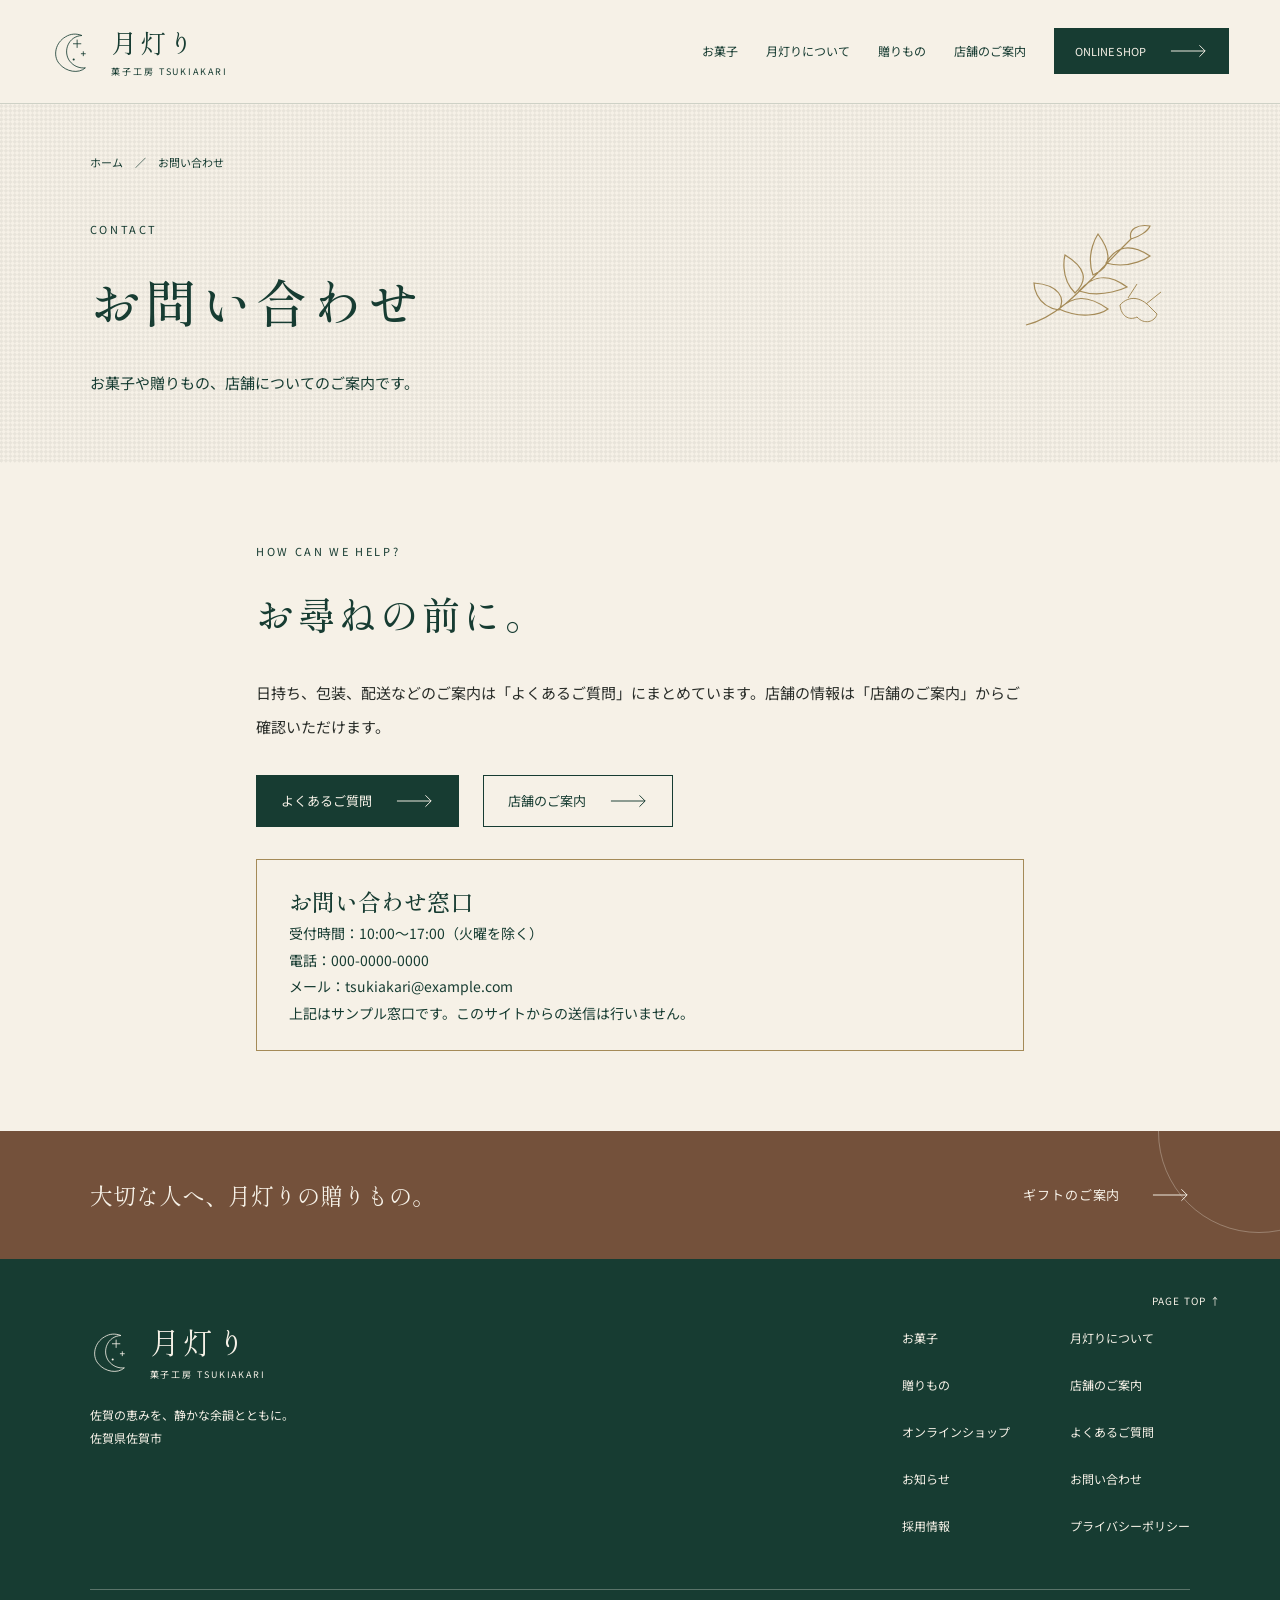
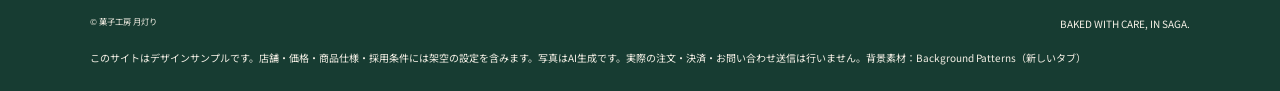
==== commit d7c9c2d7: "Refine loading animation, map access, and sample site details" ====
--- a/contact.HTML
+++ b/contact.HTML
@@ -6,7 +6,7 @@
     <title>お問い合わせ | 菓子工房 月灯り</title>
     <meta
       name="description"
-      content="菓子工房 月灯りへのお問い合わせのご案内。商品、ギフト、店舗に関する情報を掲載。正式な電話・メール窓口は公開準備中です。"
+      content="菓子工房 月灯りへのお問い合わせのご案内。商品、ギフト、店舗に関する情報を掲載。受付時間とお問い合わせ窓口のサンプルをご覧いただけます。"
     />
     <meta name="robots" content="index,follow,max-image-preview:large" />
     <meta name="theme-color" content="#173c32" />
@@ -16,7 +16,7 @@
     <meta property="og:title" content="お問い合わせ" />
     <meta
       property="og:description"
-      content="菓子工房 月灯りへのお問い合わせのご案内。商品、ギフト、店舗に関する情報を掲載。正式な電話・メール窓口は公開準備中です。"
+      content="菓子工房 月灯りへのお問い合わせのご案内。商品、ギフト、店舗に関する情報を掲載。受付時間とお問い合わせ窓口のサンプルをご覧いただけます。"
     />
     <meta property="og:image" content="images/hero.webp" />
     <meta property="og:image:alt" content="月灯りの焼き菓子と深緑のギフト箱" />
@@ -51,7 +51,7 @@
           {
             "@type": "WebPage",
             "name": "お問い合わせ",
-            "description": "菓子工房 月灯りへのお問い合わせのご案内。商品、ギフト、店舗に関する情報を掲載。正式な電話・メール窓口は公開準備中です。",
+            "description": "菓子工房 月灯りへのお問い合わせのご案内。商品、ギフト、店舗に関する情報を掲載。受付時間とお問い合わせ窓口のサンプルをご覧いただけます。",
             "inLanguage": "ja",
             "about": { "@id": "#tsukiakari" }
           },
@@ -78,6 +78,32 @@
     <script src="script.JS" defer></script>
   </head>
   <body>
+    <div class="site-loader" aria-hidden="true">
+      <div class="loader-orbit"></div>
+      <div class="loader-content">
+        <svg
+          class="brand-mark"
+          viewBox="0 0 64 64"
+          fill="none"
+          aria-hidden="true"
+        >
+          <path
+            d="M45 8C25 9 17 31 27 45c6 8 15 11 23 10C40 64 22 61 12 49 2 37 7 18 21 10c8-5 16-5 24-2Z"
+            stroke="currentColor"
+            stroke-width="1.2"
+          />
+          <path
+            d="M38 14v12M32 20h12M47 31v7M43.5 34.5h7"
+            stroke="currentColor"
+            stroke-width="1.2"
+          />
+          <circle cx="33" cy="43" r="1.5" fill="currentColor" /></svg
+        ><span class="loader-title">月灯り</span
+        ><span class="loader-subtitle">菓子工房 TSUKIAKARI</span
+        ><span class="loader-line"></span
+        ><span class="loader-message">ひとつの余韻を、お届けします。</span>
+      </div>
+    </div>
     <a class="skip" href="#main">本文へ移動</a>
     <header class="site-header" id="top">
       <div class="header-inner">
@@ -204,7 +230,7 @@
           <div class="notice">
             <h3>お問い合わせ窓口</h3>
             <p>
-              正式な電話番号・メールアドレスは公開準備中です。現在、このサイトではお問い合わせの送信を受け付けていません。
+              受付時間：10:00〜17:00（火曜を除く）<br />電話：000-0000-0000<br />メール：tsukiakari@example.com<br />上記はサンプル窓口です。このサイトからの送信は行いません。
             </p>
           </div>
         </div>
@@ -274,7 +300,7 @@
           <small>© 菓子工房 月灯り</small><span>BAKED WITH CARE, IN SAGA.</span>
         </div>
         <p class="footer-note">
-          写真はAI生成のイメージです。商品構成・包装・店舗情報は制作サンプルを含み、公開前に実情報へ更新します。背景素材：<a
+          このサイトはデザインサンプルです。店舗・価格・商品仕様・採用条件には架空の設定を含みます。写真はAI生成です。実際の注文・決済・お問い合わせ送信は行いません。背景素材：<a
             href="https://background-patterns.co/templates/elegant-floral-pattern-with-delicate-symmetrical-black-lines"
             target="_blank"
             rel="noopener noreferrer"
--- a/style.CSS
+++ b/style.CSS
@@ -8,6 +8,183 @@
   --space: clamp(64px, 8vw, 120px);
   --serif: "Shippori Mincho", serif;
   --sans: "Noto Sans JP", sans-serif;
+}
+.site-loader {
+  position: fixed;
+  inset: 0;
+  z-index: 95;
+  display: grid;
+  place-items: center;
+  overflow: hidden;
+  background: var(--green);
+  color: var(--cream);
+  visibility: hidden;
+  opacity: 0;
+  pointer-events: none;
+  transform: translateY(-12px);
+  transition:
+    opacity 0.5s ease,
+    transform 0.5s ease,
+    visibility 0s 0.5s;
+}
+.is-loading .site-loader {
+  visibility: visible;
+  opacity: 1;
+  transform: none;
+  transition: none;
+}
+.loader-leaving .site-loader {
+  visibility: visible;
+}
+.loader-content {
+  position: relative;
+  text-align: center;
+  display: flex;
+  flex-direction: column;
+  align-items: center;
+}
+.loader-content .brand-mark {
+  width: 76px;
+  height: 76px;
+  margin-bottom: 32px;
+}
+.loader-title {
+  font-family: var(--serif);
+  font-size: 36px;
+  letter-spacing: 0.18em;
+}
+.loader-subtitle {
+  font-size: 10px;
+  letter-spacing: 0.24em;
+  margin-top: 12px;
+}
+.loader-line {
+  width: 120px;
+  height: 1px;
+  margin: 40px 0 24px;
+  background: var(--gold);
+  transform-origin: left;
+}
+.is-loading .loader-line {
+  animation: loaderLine 2.2s ease-out both;
+}
+.loader-message {
+  font-family: var(--serif);
+  font-size: 13px;
+  letter-spacing: 0.12em;
+}
+.loader-orbit {
+  position: absolute;
+  width: min(68vw, 560px);
+  aspect-ratio: 1;
+  border: 1px solid var(--gold);
+  border-radius: 50%;
+}
+.loader-orbit::after {
+  content: "";
+  position: absolute;
+  inset: 16px;
+  border: 1px solid var(--gold);
+  border-radius: 50%;
+}
+.is-loading .loader-content .brand-mark {
+  animation: loaderMoon 1.8s ease-in-out infinite;
+}
+@keyframes loaderLine {
+  from {
+    transform: scaleX(0);
+  }
+  to {
+    transform: scaleX(1);
+  }
+}
+@keyframes loaderMoon {
+  0%,
+  100% {
+    transform: translateY(0);
+  }
+  50% {
+    transform: translateY(-6px);
+  }
+}
+.access-heading {
+  display: flex;
+  justify-content: space-between;
+  align-items: end;
+  gap: 32px;
+  margin-bottom: 32px;
+}
+.access-heading h2 {
+  margin-bottom: 0;
+}
+.access-heading p {
+  font-size: 13px;
+}
+.access-section .map-frame {
+  border: 12px solid var(--cream);
+  height: 460px;
+}
+.shop-selection {
+  margin-top: 40px;
+  display: grid;
+  grid-template-columns: 1fr 112px;
+  gap: 24px;
+}
+.shop-selection .select-control {
+  border-color: var(--green);
+}
+.shop-total {
+  display: flex;
+  justify-content: space-between;
+  align-items: center;
+  gap: 24px;
+  margin: 32px 0;
+  font-size: 14px;
+}
+.shop-total output {
+  font-family: var(--serif);
+  font-size: 27px;
+}
+.notice[hidden] {
+  display: none;
+}
+@media (max-width: 600px) {
+  .loader-orbit {
+    width: 78vw;
+  }
+  .loader-content .brand-mark {
+    width: 56px;
+    height: 56px;
+    margin-bottom: 24px;
+  }
+  .loader-title {
+    font-size: 30px;
+  }
+  .access-heading {
+    display: block;
+  }
+  .access-heading p {
+    margin-top: 16px;
+  }
+  .access-section .map-frame {
+    height: 360px;
+    border-width: 8px;
+  }
+  .shop-selection {
+    grid-template-columns: 1fr;
+    gap: 24px;
+  }
+  .shop-selection > div:last-child {
+    max-width: 120px;
+  }
+  .shop-total output {
+    font-size: 23px;
+  }
+}
+@media (prefers-reduced-motion: reduce) {
+  .site-loader {
+    display: none;
+  }
 }
 * {
   box-sizing: border-box;
